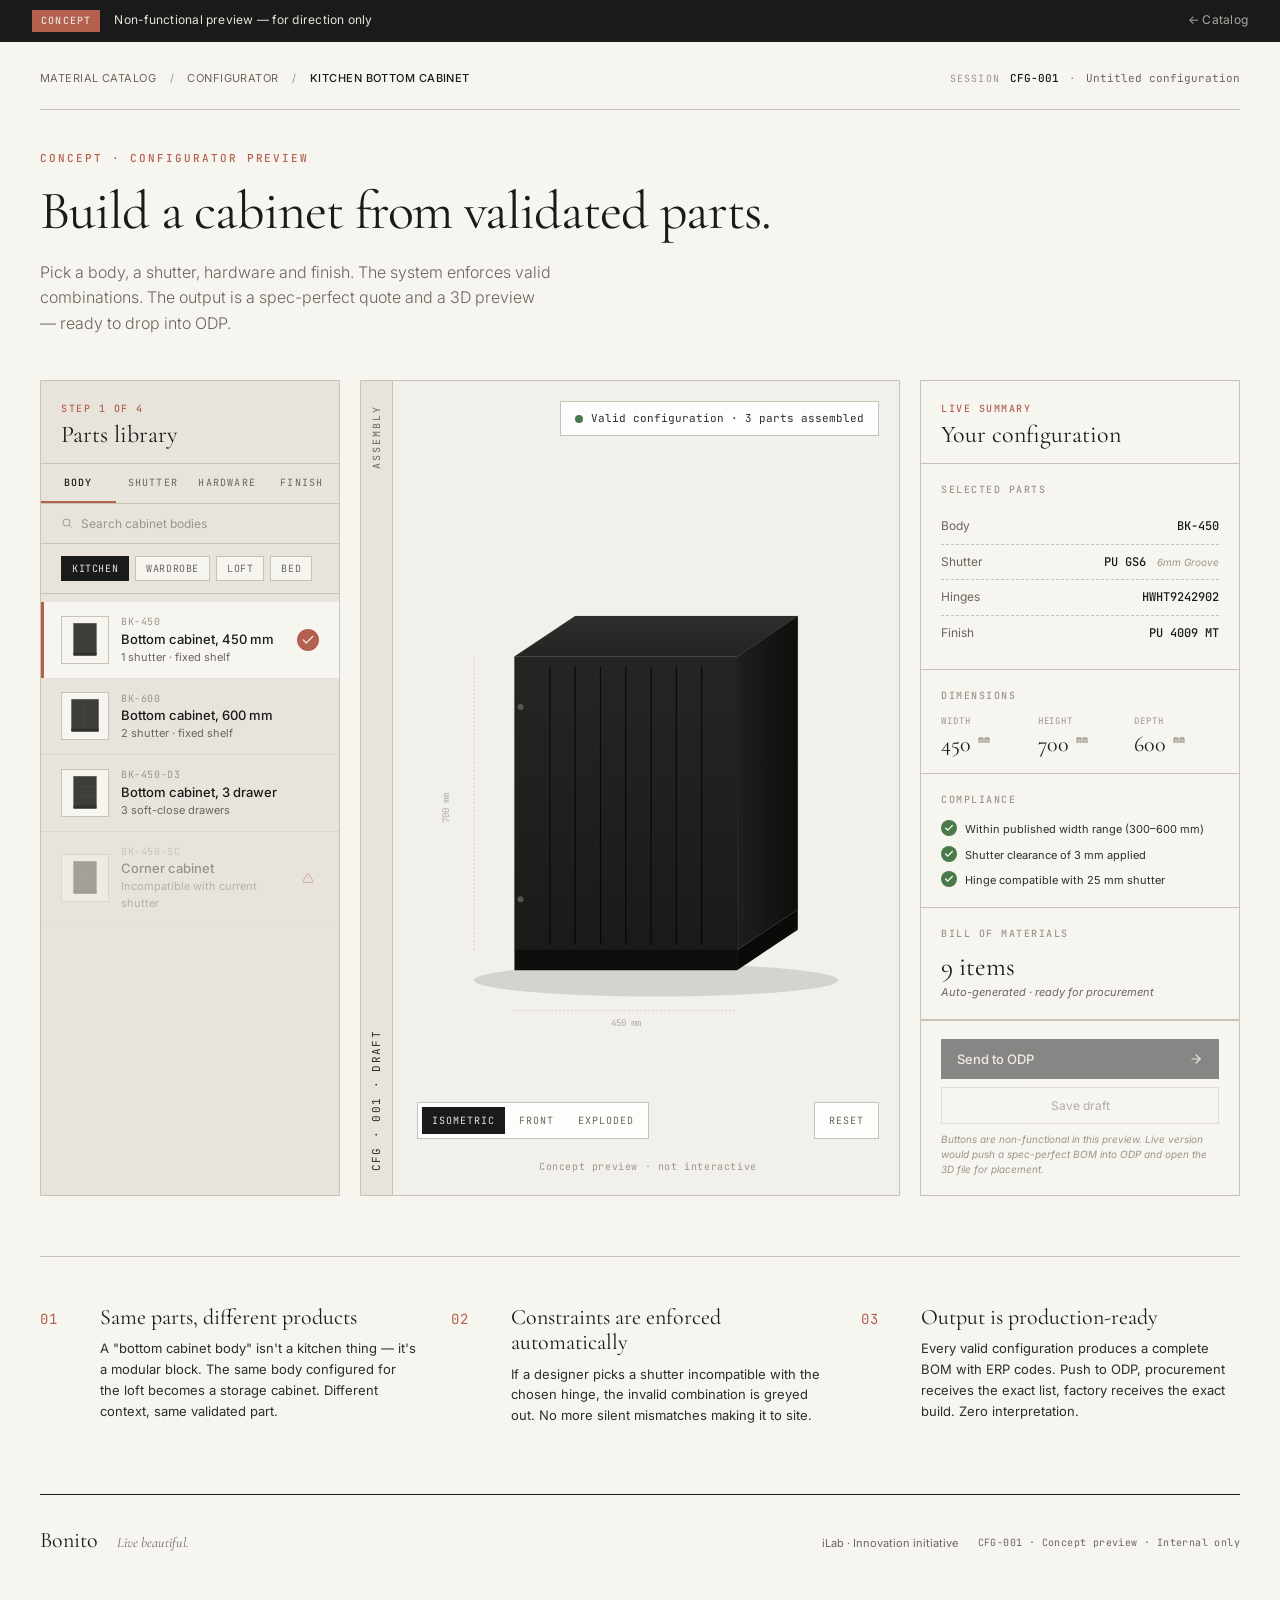
==== index.html @ b43970b5 "Rename configurator.html to index.html" ====
<!DOCTYPE html>
<html lang="en">
<head>
<meta charset="UTF-8">
<meta name="viewport" content="width=device-width, initial-scale=1.0">
<title>Blueprint Configurator · Concept Preview · Bonito</title>
<link rel="preconnect" href="https://fonts.googleapis.com">
<link rel="preconnect" href="https://fonts.gstatic.com" crossorigin>
<link href="https://fonts.googleapis.com/css2?family=Cormorant+Garamond:wght@300;400;500;600&family=Inter:wght@300;400;500;600&family=JetBrains+Mono:wght@400;500&display=swap" rel="stylesheet">
<link rel="stylesheet" href="configurator.css">
</head>
<body>

<div class="concept-banner">
  <span class="banner-pill">CONCEPT</span>
  <span>Non-functional preview — for direction only</span>
  <a href="index.html" class="banner-link">&larr; Catalog</a>
</div>

<main class="page">

  <header class="page-head">
    <nav class="crumbs">
      <a href="index.html">Material catalog</a>
      <span class="sep">/</span>
      <span>Configurator</span>
      <span class="sep">/</span>
      <span class="current">Kitchen bottom cabinet</span>
    </nav>
    <div class="erp-strip">
      <span class="erp-label">SESSION</span>
      <span class="erp-code">CFG-001</span>
      <span class="erp-sep">·</span>
      <span class="erp-finish">Untitled configuration</span>
    </div>
  </header>

  <section class="hero-intro">
    <span class="eyebrow">Concept · configurator preview</span>
    <h1 class="page-title">Build a cabinet from validated parts.</h1>
    <p class="lede">Pick a body, a shutter, hardware and finish. The system enforces valid combinations. The output is a spec-perfect quote and a 3D preview — ready to drop into ODP.</p>
  </section>

  <!-- 3-panel workspace -->
  <section class="workspace">

    <!-- LEFT: Parts library -->
    <aside class="parts-panel">
      <div class="panel-head">
        <span class="panel-eyebrow">Step 1 of 4</span>
        <h2 class="panel-title">Parts library</h2>
      </div>

      <!-- Category tabs -->
      <nav class="cat-tabs">
        <button class="cat-tab active">Body</button>
        <button class="cat-tab">Shutter</button>
        <button class="cat-tab">Hardware</button>
        <button class="cat-tab">Finish</button>
      </nav>

      <!-- Search -->
      <div class="parts-search">
        <svg width="12" height="12" viewBox="0 0 24 24" fill="none" stroke="currentColor" stroke-width="2"><circle cx="11" cy="11" r="7"/><path d="m21 21-4.35-4.35"/></svg>
        <input type="text" placeholder="Search cabinet bodies" value="" disabled>
      </div>

      <!-- Filter chips -->
      <div class="filter-chips">
        <span class="filter-chip active">Kitchen</span>
        <span class="filter-chip">Wardrobe</span>
        <span class="filter-chip">Loft</span>
        <span class="filter-chip">Bed</span>
      </div>

      <!-- Parts list -->
      <div class="parts-list">
        <div class="part-item selected">
          <div class="part-thumb">
            <svg viewBox="0 0 60 80" xmlns="http://www.w3.org/2000/svg">
              <rect x="8" y="8" width="44" height="60" fill="#3D3D3A" stroke="#5F5E5A" stroke-width="0.5"/>
              <rect x="8" y="64" width="44" height="6" fill="#2F2F2D"/>
            </svg>
          </div>
          <div class="part-meta">
            <span class="part-code">BK-450</span>
            <span class="part-name">Bottom cabinet, 450 mm</span>
            <span class="part-hint">1 shutter · fixed shelf</span>
          </div>
          <div class="part-check">
            <svg width="14" height="14" viewBox="0 0 24 24" fill="none" stroke="currentColor" stroke-width="2.4" stroke-linecap="round"><polyline points="20 6 9 17 4 12"/></svg>
          </div>
        </div>

        <div class="part-item">
          <div class="part-thumb">
            <svg viewBox="0 0 60 80" xmlns="http://www.w3.org/2000/svg">
              <rect x="4" y="8" width="52" height="60" fill="#3D3D3A" stroke="#5F5E5A" stroke-width="0.5"/>
              <rect x="4" y="64" width="52" height="6" fill="#2F2F2D"/>
              <line x1="30" y1="8" x2="30" y2="64" stroke="#5F5E5A" stroke-width="0.5"/>
            </svg>
          </div>
          <div class="part-meta">
            <span class="part-code">BK-600</span>
            <span class="part-name">Bottom cabinet, 600 mm</span>
            <span class="part-hint">2 shutter · fixed shelf</span>
          </div>
        </div>

        <div class="part-item">
          <div class="part-thumb">
            <svg viewBox="0 0 60 80" xmlns="http://www.w3.org/2000/svg">
              <rect x="8" y="8" width="44" height="60" fill="#3D3D3A" stroke="#5F5E5A" stroke-width="0.5"/>
              <line x1="8" y1="28" x2="52" y2="28" stroke="#5F5E5A" stroke-width="0.5"/>
              <line x1="8" y1="46" x2="52" y2="46" stroke="#5F5E5A" stroke-width="0.5"/>
              <rect x="8" y="64" width="44" height="6" fill="#2F2F2D"/>
            </svg>
          </div>
          <div class="part-meta">
            <span class="part-code">BK-450-D3</span>
            <span class="part-name">Bottom cabinet, 3 drawer</span>
            <span class="part-hint">3 soft-close drawers</span>
          </div>
        </div>

        <div class="part-item disabled">
          <div class="part-thumb">
            <svg viewBox="0 0 60 80" xmlns="http://www.w3.org/2000/svg">
              <rect x="8" y="8" width="44" height="60" fill="#3D3D3A" stroke="#5F5E5A" stroke-width="0.5"/>
              <rect x="8" y="64" width="44" height="6" fill="#2F2F2D"/>
              <circle cx="30" cy="38" r="8" fill="none" stroke="#5F5E5A" stroke-width="0.5"/>
            </svg>
          </div>
          <div class="part-meta">
            <span class="part-code">BK-450-SC</span>
            <span class="part-name">Corner cabinet</span>
            <span class="part-hint">Incompatible with current shutter</span>
          </div>
          <div class="part-warn">
            <svg width="12" height="12" viewBox="0 0 24 24" fill="none" stroke="currentColor" stroke-width="2"><path d="M12 9v4"/><path d="M12 17h.01"/><path d="M10.29 3.86 1.82 18a2 2 0 0 0 1.71 3h16.94a2 2 0 0 0 1.71-3L13.71 3.86a2 2 0 0 0-3.42 0Z"/></svg>
          </div>
        </div>
      </div>
    </aside>

    <!-- MIDDLE: Assembly viewer -->
    <section class="assembly-panel">
      <div class="assembly-frame">

        <!-- Spec ribbon down the left edge -->
        <aside class="spec-ribbon">
          <span class="ribbon-label">ASSEMBLY</span>
          <span class="ribbon-mono">CFG · 001 · DRAFT</span>
        </aside>

        <!-- Faux 3D isometric SVG representation -->
        <div class="assembly-canvas">
          <svg viewBox="0 0 500 500" xmlns="http://www.w3.org/2000/svg" preserveAspectRatio="xMidYMid meet">
            <defs>
              <linearGradient id="cabinetFront" x1="0" y1="0" x2="0" y2="1">
                <stop offset="0%" stop-color="#252523"/>
                <stop offset="100%" stop-color="#1A1A18"/>
              </linearGradient>
              <linearGradient id="cabinetSide" x1="0" y1="0" x2="1" y2="0">
                <stop offset="0%" stop-color="#1F1F1D"/>
                <stop offset="100%" stop-color="#0D0D0C"/>
              </linearGradient>
              <linearGradient id="cabinetTop" x1="0" y1="0" x2="0" y2="1">
                <stop offset="0%" stop-color="#2E2E2C"/>
                <stop offset="100%" stop-color="#232321"/>
              </linearGradient>
            </defs>

            <!-- Floor shadow -->
            <ellipse cx="260" cy="440" rx="180" ry="16" fill="#000" opacity="0.12"/>

            <!-- Cabinet body (isometric) -->
            <!-- Top face -->
            <polygon points="120,120 340,120 400,80 180,80" fill="url(#cabinetTop)" stroke="#000" stroke-width="0.5" stroke-opacity="0.2"/>
            <!-- Front face -->
            <polygon points="120,120 340,120 340,410 120,410" fill="url(#cabinetFront)" stroke="#000" stroke-width="0.5" stroke-opacity="0.3"/>
            <!-- Right side -->
            <polygon points="340,120 400,80 400,370 340,410" fill="url(#cabinetSide)" stroke="#000" stroke-width="0.5" stroke-opacity="0.3"/>

            <!-- Groove pattern on front (6mm grooves) -->
            <g opacity="0.75">
              <line x1="155" y1="130" x2="155" y2="405" stroke="#000" stroke-width="1.2"/>
              <line x1="180" y1="130" x2="180" y2="405" stroke="#000" stroke-width="1.2"/>
              <line x1="205" y1="130" x2="205" y2="405" stroke="#000" stroke-width="1.2"/>
              <line x1="230" y1="130" x2="230" y2="405" stroke="#000" stroke-width="1.2"/>
              <line x1="255" y1="130" x2="255" y2="405" stroke="#000" stroke-width="1.2"/>
              <line x1="280" y1="130" x2="280" y2="405" stroke="#000" stroke-width="1.2"/>
              <line x1="305" y1="130" x2="305" y2="405" stroke="#000" stroke-width="1.2"/>
            </g>

            <!-- Skirting -->
            <polygon points="120,410 340,410 340,430 120,430" fill="#0D0D0C"/>
            <polygon points="340,410 400,370 400,390 340,430" fill="#0A0A09"/>

            <!-- Hinge suggestions on left edge -->
            <circle cx="126" cy="170" r="3" fill="#7A7A75" opacity="0.6"/>
            <circle cx="126" cy="360" r="3" fill="#7A7A75" opacity="0.6"/>

            <!-- Dimension callouts (subtle) -->
            <g opacity="0.5" font-family="JetBrains Mono, monospace" font-size="9" fill="#6B665D">
              <line x1="80" y1="120" x2="80" y2="410" stroke="#B3614E" stroke-width="0.5" stroke-dasharray="2 2"/>
              <text x="55" y="270" text-anchor="middle" transform="rotate(-90 55 270)">700 mm</text>

              <line x1="120" y1="470" x2="340" y2="470" stroke="#B3614E" stroke-width="0.5" stroke-dasharray="2 2"/>
              <text x="230" y="485" text-anchor="middle">450 mm</text>
            </g>
          </svg>
        </div>

        <!-- View controls -->
        <div class="assembly-controls">
          <div class="control-group">
            <button class="view-btn active">Isometric</button>
            <button class="view-btn">Front</button>
            <button class="view-btn">Exploded</button>
          </div>
          <div class="control-group right">
            <button class="util-btn">Reset</button>
          </div>
        </div>

        <div class="assembly-status">
          <span class="status-dot valid"></span>
          <span class="status-text">Valid configuration · 3 parts assembled</span>
        </div>

        <div class="assembly-hint">
          Concept preview · not interactive
        </div>
      </div>
    </section>

    <!-- RIGHT: Live spec summary -->
    <aside class="summary-panel">
      <div class="panel-head">
        <span class="panel-eyebrow">Live summary</span>
        <h2 class="panel-title">Your configuration</h2>
      </div>

      <!-- Selected parts -->
      <div class="config-block">
        <div class="block-title">Selected parts</div>
        <div class="config-row">
          <div class="row-label">Body</div>
          <div class="row-val">BK-450</div>
        </div>
        <div class="config-row">
          <div class="row-label">Shutter</div>
          <div class="row-val">PU GS6 <span class="row-sub">6mm Groove</span></div>
        </div>
        <div class="config-row">
          <div class="row-label">Hinges</div>
          <div class="row-val">HWHT9242902</div>
        </div>
        <div class="config-row">
          <div class="row-label">Finish</div>
          <div class="row-val">PU 4009 MT</div>
        </div>
      </div>

      <!-- Dimensions -->
      <div class="config-block">
        <div class="block-title">Dimensions</div>
        <div class="dim-grid">
          <div class="dim-cell">
            <span class="dim-label">Width</span>
            <span class="dim-val">450 <span class="dim-unit">mm</span></span>
          </div>
          <div class="dim-cell">
            <span class="dim-label">Height</span>
            <span class="dim-val">700 <span class="dim-unit">mm</span></span>
          </div>
          <div class="dim-cell">
            <span class="dim-label">Depth</span>
            <span class="dim-val">600 <span class="dim-unit">mm</span></span>
          </div>
        </div>
      </div>

      <!-- Compliance -->
      <div class="config-block">
        <div class="block-title">Compliance</div>
        <div class="compliance-list">
          <div class="compliance-item ok">
            <div class="c-icon">
              <svg width="10" height="10" viewBox="0 0 24 24" fill="none" stroke="currentColor" stroke-width="3" stroke-linecap="round"><polyline points="20 6 9 17 4 12"/></svg>
            </div>
            <div class="c-text">Within published width range (300–600 mm)</div>
          </div>
          <div class="compliance-item ok">
            <div class="c-icon">
              <svg width="10" height="10" viewBox="0 0 24 24" fill="none" stroke="currentColor" stroke-width="3" stroke-linecap="round"><polyline points="20 6 9 17 4 12"/></svg>
            </div>
            <div class="c-text">Shutter clearance of 3 mm applied</div>
          </div>
          <div class="compliance-item ok">
            <div class="c-icon">
              <svg width="10" height="10" viewBox="0 0 24 24" fill="none" stroke="currentColor" stroke-width="3" stroke-linecap="round"><polyline points="20 6 9 17 4 12"/></svg>
            </div>
            <div class="c-text">Hinge compatible with 25 mm shutter</div>
          </div>
        </div>
      </div>

      <!-- BOM count -->
      <div class="config-block">
        <div class="block-title">Bill of materials</div>
        <div class="bom-summary">
          <span class="bom-count">9 items</span>
          <span class="bom-hint">Auto-generated · ready for procurement</span>
        </div>
      </div>

      <!-- Actions -->
      <div class="config-actions">
        <button class="action-primary" disabled>
          <span>Send to ODP</span>
          <svg width="14" height="14" viewBox="0 0 24 24" fill="none" stroke="currentColor" stroke-width="2" stroke-linecap="round"><path d="M5 12h14"/><path d="m12 5 7 7-7 7"/></svg>
        </button>
        <button class="action-secondary" disabled>Save draft</button>
      </div>

      <p class="concept-note">
        Buttons are non-functional in this preview. Live version would push a spec-perfect BOM into ODP and open the 3D file for placement.
      </p>
    </aside>

  </section>

  <!-- Explanation strip -->
  <section class="explain-strip">
    <div class="explain-item">
      <div class="explain-num">01</div>
      <div class="explain-body">
        <h3 class="explain-title">Same parts, different products</h3>
        <p class="explain-text">A "bottom cabinet body" isn't a kitchen thing — it's a modular block. The same body configured for the loft becomes a storage cabinet. Different context, same validated part.</p>
      </div>
    </div>

    <div class="explain-item">
      <div class="explain-num">02</div>
      <div class="explain-body">
        <h3 class="explain-title">Constraints are enforced automatically</h3>
        <p class="explain-text">If a designer picks a shutter incompatible with the chosen hinge, the invalid combination is greyed out. No more silent mismatches making it to site.</p>
      </div>
    </div>

    <div class="explain-item">
      <div class="explain-num">03</div>
      <div class="explain-body">
        <h3 class="explain-title">Output is production-ready</h3>
        <p class="explain-text">Every valid configuration produces a complete BOM with ERP codes. Push to ODP, procurement receives the exact list, factory receives the exact build. Zero interpretation.</p>
      </div>
    </div>
  </section>

  <footer class="page-foot">
    <div class="foot-left">
      <span class="foot-brand">Bonito</span>
      <span class="foot-tag">Live beautiful.</span>
    </div>
    <div class="foot-right">
      <span>iLab · Innovation initiative</span>
      <span class="foot-mono">CFG-001 · Concept preview · Internal only</span>
    </div>
  </footer>

</main>

</body>
</html>
---- configurator.css ----
/* Configurator concept mockup — matches PU cabinet page design system */

:root {
  --ink: #1A1A1A;
  --ink-soft: #2D2D2C;
  --bone: #E8E4DC;
  --bone-deep: #D9D5CC;
  --paper: #F7F5F0;
  --clay: #B3614E;
  --clay-soft: #C9826F;
  --line: #C8C3B7;
  --text: #2D2D2C;
  --text-soft: #6B665D;
  --text-mute: #9B968B;

  --success: #4A7A4B;
  --warn:    #B3614E;

  --display: 'Cormorant Garamond', Georgia, serif;
  --body:    'Inter', -apple-system, system-ui, sans-serif;
  --mono:    'JetBrains Mono', 'SF Mono', Consolas, monospace;
}

* { box-sizing: border-box; margin: 0; padding: 0; }

body {
  background: var(--paper);
  color: var(--text);
  font-family: var(--body);
  font-size: 14px;
  line-height: 1.55;
  font-weight: 400;
  -webkit-font-smoothing: antialiased;
  -moz-osx-font-smoothing: grayscale;
}

/* Concept banner */
.concept-banner {
  background: var(--ink);
  color: var(--bone);
  padding: 10px 32px;
  font-size: 12px;
  display: flex;
  align-items: center;
  gap: 14px;
  letter-spacing: 0.02em;
}
.banner-pill {
  background: var(--clay);
  color: var(--bone);
  padding: 3px 9px;
  font-family: var(--mono);
  font-size: 10px;
  font-weight: 500;
  letter-spacing: 0.12em;
}
.banner-link {
  margin-left: auto;
  color: var(--bone);
  text-decoration: none;
  font-size: 12px;
  opacity: 0.7;
}
.banner-link:hover { opacity: 1; }

.page {
  max-width: 1400px;
  margin: 0 auto;
  padding: 28px 40px 56px;
}

/* Header */
.page-head {
  display: flex;
  justify-content: space-between;
  align-items: baseline;
  padding-bottom: 22px;
  border-bottom: 1px solid var(--line);
  margin-bottom: 40px;
}
.crumbs {
  font-size: 11px;
  color: var(--text-soft);
  letter-spacing: 0.04em;
  text-transform: uppercase;
}
.crumbs a { color: var(--text-soft); text-decoration: none; }
.crumbs a:hover { color: var(--ink); }
.crumbs .sep { margin: 0 10px; color: var(--text-mute); }
.crumbs .current { color: var(--ink); font-weight: 500; }

.erp-strip {
  display: flex;
  align-items: baseline;
  gap: 10px;
  font-family: var(--mono);
  font-size: 11px;
}
.erp-label {
  color: var(--text-mute);
  letter-spacing: 0.12em;
  font-size: 10px;
}
.erp-code { color: var(--ink); font-weight: 500; }
.erp-sep { color: var(--text-mute); }
.erp-finish { color: var(--text-soft); }

/* Hero intro */
.hero-intro {
  margin-bottom: 44px;
  max-width: 780px;
}
.eyebrow {
  display: block;
  font-family: var(--mono);
  font-size: 11px;
  letter-spacing: 0.18em;
  color: var(--clay);
  text-transform: uppercase;
  margin-bottom: 18px;
  font-weight: 500;
}
.page-title {
  font-family: var(--display);
  font-weight: 400;
  font-size: clamp(38px, 4.4vw, 54px);
  line-height: 0.98;
  letter-spacing: -0.02em;
  color: var(--ink);
  margin-bottom: 22px;
}
.lede {
  font-size: 16px;
  line-height: 1.6;
  color: var(--text-soft);
  font-weight: 300;
  max-width: 32em;
}

/* ============ WORKSPACE (3 panels) ============ */
.workspace {
  display: grid;
  grid-template-columns: 300px 1fr 320px;
  gap: 20px;
  min-height: 640px;
  margin-bottom: 60px;
}

/* Panel head */
.panel-head {
  padding: 20px 20px 16px;
  border-bottom: 1px solid var(--line);
}
.panel-eyebrow {
  font-family: var(--mono);
  font-size: 10px;
  letter-spacing: 0.15em;
  color: var(--clay);
  text-transform: uppercase;
  margin-bottom: 6px;
  display: block;
  font-weight: 500;
}
.panel-title {
  font-family: var(--display);
  font-size: 24px;
  color: var(--ink);
  font-weight: 400;
  line-height: 1;
}

/* LEFT: Parts panel */
.parts-panel {
  background: var(--bone);
  border: 1px solid var(--line);
  display: flex;
  flex-direction: column;
}

.cat-tabs {
  display: flex;
  border-bottom: 1px solid var(--line);
}
.cat-tab {
  flex: 1;
  background: transparent;
  border: none;
  padding: 12px 6px;
  font-family: var(--mono);
  font-size: 10px;
  letter-spacing: 0.12em;
  text-transform: uppercase;
  color: var(--text-soft);
  cursor: pointer;
  transition: all 0.15s;
  border-bottom: 2px solid transparent;
}
.cat-tab:hover { color: var(--ink); }
.cat-tab.active {
  color: var(--ink);
  border-bottom-color: var(--clay);
  font-weight: 500;
}

.parts-search {
  display: flex;
  align-items: center;
  gap: 8px;
  padding: 12px 20px;
  border-bottom: 1px solid var(--line);
  color: var(--text-mute);
}
.parts-search input {
  flex: 1;
  border: none;
  background: transparent;
  font-family: var(--body);
  font-size: 12px;
  color: var(--text);
  outline: none;
}
.parts-search input::placeholder { color: var(--text-mute); }

.filter-chips {
  display: flex;
  gap: 6px;
  padding: 12px 20px;
  border-bottom: 1px solid var(--line);
  flex-wrap: wrap;
}
.filter-chip {
  font-family: var(--mono);
  font-size: 10px;
  letter-spacing: 0.06em;
  padding: 4px 10px;
  background: var(--paper);
  border: 1px solid var(--line);
  color: var(--text-soft);
  cursor: pointer;
  text-transform: uppercase;
  transition: all 0.15s;
}
.filter-chip:hover { border-color: var(--ink); color: var(--ink); }
.filter-chip.active {
  background: var(--ink);
  color: var(--bone);
  border-color: var(--ink);
}

.parts-list {
  flex: 1;
  overflow-y: auto;
  padding: 8px 0;
}

.part-item {
  display: grid;
  grid-template-columns: 48px 1fr auto;
  gap: 12px;
  align-items: center;
  padding: 12px 20px;
  cursor: pointer;
  transition: background 0.15s;
  border-bottom: 1px solid rgba(200, 195, 183, 0.4);
}
.part-item:hover { background: var(--paper); }
.part-item.selected {
  background: var(--paper);
  box-shadow: inset 3px 0 0 var(--clay);
}
.part-item.disabled { opacity: 0.4; cursor: not-allowed; }
.part-item.disabled:hover { background: transparent; }

.part-thumb {
  width: 48px;
  height: 48px;
  background: var(--paper);
  border: 1px solid var(--line);
  display: flex;
  align-items: center;
  justify-content: center;
}
.part-thumb svg { width: 32px; height: 42px; }

.part-meta {
  display: flex;
  flex-direction: column;
  gap: 1px;
  min-width: 0;
}
.part-code {
  font-family: var(--mono);
  font-size: 10px;
  color: var(--text-mute);
  letter-spacing: 0.06em;
}
.part-name {
  font-size: 13px;
  color: var(--ink);
  font-weight: 500;
  line-height: 1.3;
}
.part-hint {
  font-size: 11px;
  color: var(--text-soft);
}

.part-check {
  width: 22px;
  height: 22px;
  background: var(--clay);
  color: var(--bone);
  border-radius: 50%;
  display: flex;
  align-items: center;
  justify-content: center;
}
.part-warn {
  width: 22px;
  height: 22px;
  color: var(--warn);
  display: flex;
  align-items: center;
  justify-content: center;
}

/* MIDDLE: Assembly panel */
.assembly-panel {
  position: relative;
}
.assembly-frame {
  position: relative;
  background: #F2F0EA;
  border: 1px solid var(--line);
  width: 100%;
  height: 100%;
  min-height: 640px;
  overflow: hidden;
}

.spec-ribbon {
  position: absolute;
  left: 0;
  top: 0;
  bottom: 0;
  width: 32px;
  background: var(--bone);
  display: flex;
  flex-direction: column;
  align-items: center;
  justify-content: space-between;
  padding: 24px 0;
  border-right: 1px solid var(--line);
  pointer-events: none;
  z-index: 3;
}
.ribbon-label, .ribbon-mono {
  writing-mode: vertical-rl;
  transform: rotate(180deg);
  font-family: var(--mono);
  font-size: 10px;
  color: var(--text-soft);
  letter-spacing: 0.2em;
}
.ribbon-mono {
  font-size: 11px;
  color: var(--text);
  letter-spacing: 0.12em;
}

.assembly-canvas {
  position: absolute;
  inset: 0;
  padding-left: 32px;
  display: flex;
  align-items: center;
  justify-content: center;
}
.assembly-canvas svg {
  max-width: 100%;
  max-height: 100%;
  width: auto;
}

.assembly-controls {
  position: absolute;
  bottom: 56px;
  left: 56px;
  right: 20px;
  display: flex;
  justify-content: space-between;
  align-items: center;
  z-index: 2;
}
.control-group {
  display: flex;
  gap: 4px;
  background: rgba(255, 255, 255, 0.85);
  backdrop-filter: blur(8px);
  -webkit-backdrop-filter: blur(8px);
  padding: 4px;
  border: 1px solid var(--line);
}
.view-btn, .util-btn {
  background: transparent;
  border: none;
  color: var(--text-soft);
  font-family: var(--mono);
  font-size: 10px;
  letter-spacing: 0.1em;
  padding: 7px 10px;
  cursor: pointer;
  text-transform: uppercase;
}
.view-btn:hover, .util-btn:hover { color: var(--ink); }
.view-btn.active {
  background: var(--ink);
  color: var(--bone);
}

.assembly-status {
  position: absolute;
  top: 20px;
  right: 20px;
  display: flex;
  align-items: center;
  gap: 8px;
  background: rgba(255, 255, 255, 0.9);
  padding: 8px 14px;
  border: 1px solid var(--line);
  font-family: var(--mono);
  font-size: 11px;
  color: var(--text);
}
.status-dot {
  width: 8px;
  height: 8px;
  border-radius: 50%;
  background: var(--success);
}

.assembly-hint {
  position: absolute;
  bottom: 20px;
  left: 56px;
  right: 20px;
  font-family: var(--mono);
  font-size: 10px;
  color: var(--text-mute);
  letter-spacing: 0.06em;
  text-align: center;
  pointer-events: none;
}

/* RIGHT: Summary panel */
.summary-panel {
  background: var(--paper);
  border: 1px solid var(--line);
  display: flex;
  flex-direction: column;
  overflow-y: auto;
}

.config-block {
  padding: 18px 20px;
  border-bottom: 1px solid var(--line);
}
.config-block:last-of-type { border-bottom: none; }

.block-title {
  font-family: var(--mono);
  font-size: 10px;
  letter-spacing: 0.15em;
  text-transform: uppercase;
  color: var(--text-mute);
  margin-bottom: 12px;
  font-weight: 500;
}

.config-row {
  display: flex;
  justify-content: space-between;
  align-items: baseline;
  padding: 8px 0;
  border-bottom: 1px dashed var(--line);
}
.config-row:last-child { border-bottom: none; }
.row-label {
  font-size: 12px;
  color: var(--text-soft);
}
.row-val {
  font-family: var(--mono);
  font-size: 12px;
  color: var(--ink);
  font-weight: 500;
  text-align: right;
}
.row-sub {
  font-family: var(--body);
  font-size: 10px;
  color: var(--text-mute);
  font-weight: 400;
  margin-left: 4px;
  font-style: italic;
}

.dim-grid {
  display: grid;
  grid-template-columns: repeat(3, 1fr);
  gap: 12px;
}
.dim-cell {
  display: flex;
  flex-direction: column;
  gap: 4px;
}
.dim-label {
  font-family: var(--mono);
  font-size: 9px;
  letter-spacing: 0.1em;
  text-transform: uppercase;
  color: var(--text-mute);
}
.dim-val {
  font-family: var(--display);
  font-size: 22px;
  color: var(--ink);
  line-height: 1;
}
.dim-unit {
  font-family: var(--mono);
  font-size: 10px;
  color: var(--text-soft);
  vertical-align: super;
  margin-left: 2px;
}

.compliance-list {
  display: flex;
  flex-direction: column;
  gap: 8px;
}
.compliance-item {
  display: grid;
  grid-template-columns: 16px 1fr;
  gap: 8px;
  align-items: baseline;
}
.c-icon {
  width: 16px;
  height: 16px;
  background: var(--success);
  color: white;
  border-radius: 50%;
  display: flex;
  align-items: center;
  justify-content: center;
}
.c-text {
  font-size: 11px;
  line-height: 1.45;
  color: var(--text);
}

.bom-summary {
  display: flex;
  flex-direction: column;
  gap: 4px;
}
.bom-count {
  font-family: var(--display);
  font-size: 26px;
  color: var(--ink);
  line-height: 1;
}
.bom-hint {
  font-size: 11px;
  color: var(--text-soft);
  font-style: italic;
}

.config-actions {
  padding: 18px 20px 8px;
  display: flex;
  flex-direction: column;
  gap: 8px;
  border-top: 1px solid var(--line);
}
.action-primary {
  background: var(--ink);
  color: var(--bone);
  border: none;
  padding: 12px 16px;
  font-family: var(--body);
  font-size: 13px;
  font-weight: 500;
  cursor: pointer;
  display: flex;
  align-items: center;
  justify-content: space-between;
  transition: all 0.15s;
}
.action-primary:hover:not(:disabled) { background: var(--ink-soft); }
.action-primary:disabled { opacity: 0.5; cursor: not-allowed; }
.action-secondary {
  background: transparent;
  color: var(--text-soft);
  border: 1px solid var(--line);
  padding: 10px 16px;
  font-family: var(--body);
  font-size: 12px;
  cursor: pointer;
}
.action-secondary:hover:not(:disabled) { color: var(--ink); border-color: var(--ink); }
.action-secondary:disabled { opacity: 0.5; cursor: not-allowed; }

.concept-note {
  padding: 0 20px 18px;
  font-size: 10px;
  color: var(--text-mute);
  font-style: italic;
  line-height: 1.5;
}

/* ============ EXPLAIN STRIP ============ */
.explain-strip {
  display: grid;
  grid-template-columns: repeat(3, 1fr);
  gap: 32px;
  padding: 48px 0;
  border-top: 1px solid var(--line);
}
.explain-item {
  display: grid;
  grid-template-columns: 44px 1fr;
  gap: 16px;
}
.explain-num {
  font-family: var(--mono);
  font-size: 14px;
  color: var(--clay);
  letter-spacing: 0.08em;
  padding-top: 4px;
}
.explain-title {
  font-family: var(--display);
  font-size: 22px;
  color: var(--ink);
  font-weight: 400;
  line-height: 1.15;
  margin-bottom: 8px;
}
.explain-text {
  font-size: 13px;
  line-height: 1.6;
  color: var(--text);
}

/* ============ FOOTER ============ */
.page-foot {
  display: flex;
  justify-content: space-between;
  align-items: baseline;
  padding-top: 28px;
  margin-top: 20px;
  border-top: 1px solid var(--ink);
  font-size: 11px;
}
.foot-brand {
  font-family: var(--display);
  font-size: 22px;
  color: var(--ink);
  margin-right: 16px;
}
.foot-tag {
  font-family: var(--display);
  font-size: 14px;
  font-style: italic;
  color: var(--text-soft);
}
.foot-right {
  display: flex;
  gap: 20px;
  color: var(--text-soft);
}
.foot-mono {
  font-family: var(--mono);
  font-size: 10px;
  letter-spacing: 0.04em;
}

/* ============ RESPONSIVE ============ */
@media (max-width: 1200px) {
  .workspace {
    grid-template-columns: 260px 1fr 280px;
  }
}

@media (max-width: 1000px) {
  .workspace {
    grid-template-columns: 1fr;
  }
  .parts-panel, .summary-panel {
    max-height: 400px;
  }
  .explain-strip {
    grid-template-columns: 1fr;
    gap: 20px;
  }
}

@media (max-width: 640px) {
  .page { padding: 16px 20px 40px; }
  .concept-banner { padding: 8px 20px; flex-wrap: wrap; }
  .page-head { flex-direction: column; align-items: flex-start; gap: 12px; }
  .page-title { font-size: 34px; }
}
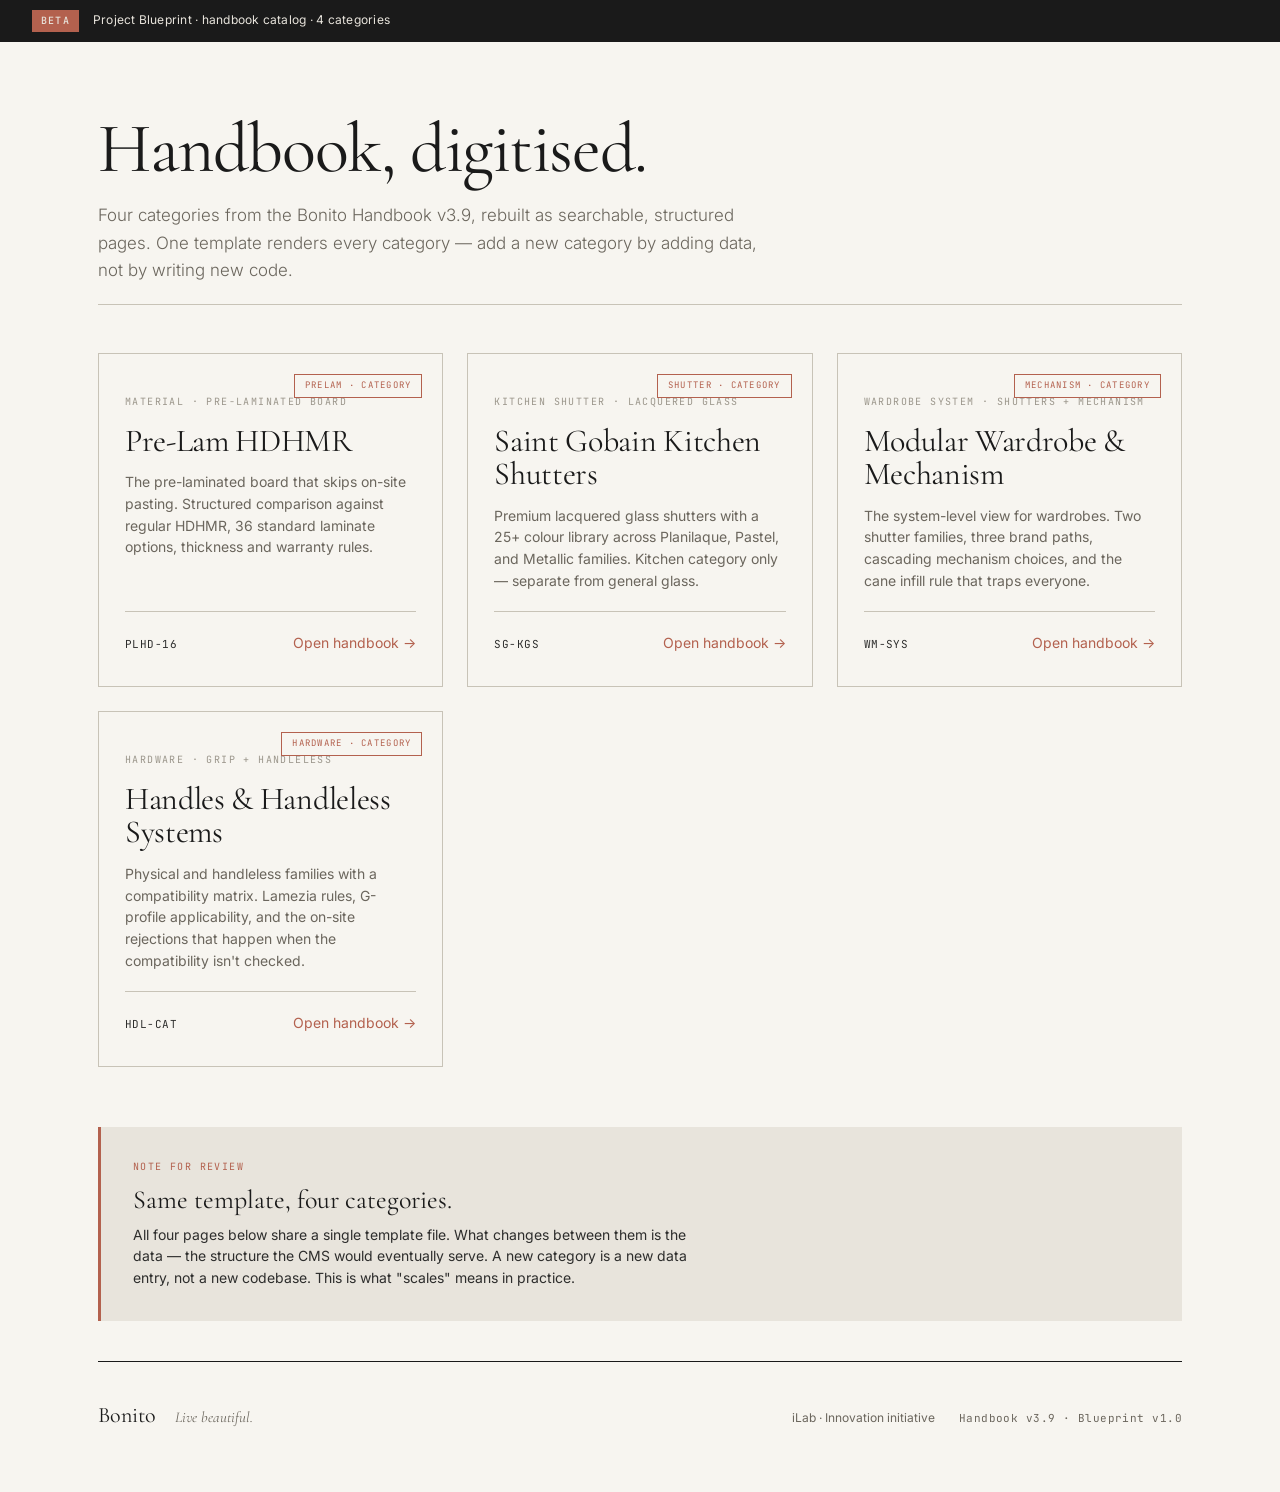
==== commit 58ddcff7: "Add files via upload" ====
--- a/index.html
+++ b/index.html
@@ -3,360 +3,167 @@
 <head>
 <meta charset="UTF-8">
 <meta name="viewport" content="width=device-width, initial-scale=1.0">
-<title>Blueprint Configurator · Concept Preview · Bonito</title>
+<title>Bonito Handbook · Category catalog</title>
 <link rel="preconnect" href="https://fonts.googleapis.com">
 <link rel="preconnect" href="https://fonts.gstatic.com" crossorigin>
 <link href="https://fonts.googleapis.com/css2?family=Cormorant+Garamond:wght@300;400;500;600&family=Inter:wght@300;400;500;600&family=JetBrains+Mono:wght@400;500&display=swap" rel="stylesheet">
-<link rel="stylesheet" href="configurator.css">
+<link rel="stylesheet" href="category.css">
+<style>
+/* Index-specific styling — catalog grid */
+.catalog-intro {
+  padding: 40px 0 20px;
+  border-bottom: 1px solid var(--line);
+  margin-bottom: 48px;
+}
+.catalog-title {
+  font-family: var(--display);
+  font-size: clamp(48px, 5.5vw, 72px);
+  color: var(--ink);
+  font-weight: 400;
+  line-height: 0.98;
+  letter-spacing: -0.02em;
+  margin-bottom: 20px;
+}
+.catalog-lede {
+  font-size: 17px;
+  color: var(--text-soft);
+  font-weight: 300;
+  max-width: 40em;
+  line-height: 1.6;
+}
+.catalog-grid {
+  display: grid;
+  grid-template-columns: repeat(auto-fit, minmax(320px, 1fr));
+  gap: 24px;
+  margin-bottom: 60px;
+}
+.cat-card {
+  background: var(--paper);
+  border: 1px solid var(--line);
+  padding: 28px 26px 32px;
+  cursor: pointer;
+  transition: all 0.2s;
+  text-decoration: none;
+  color: inherit;
+  display: flex;
+  flex-direction: column;
+  min-height: 320px;
+  position: relative;
+}
+.cat-card:hover {
+  border-color: var(--ink);
+  transform: translateY(-2px);
+  box-shadow: 0 6px 24px rgba(26,26,26,0.08);
+}
+.cat-tag {
+  position: absolute;
+  top: 20px;
+  right: 20px;
+  font-family: var(--mono);
+  font-size: 9px;
+  letter-spacing: 0.14em;
+  text-transform: uppercase;
+  color: var(--clay);
+  padding: 4px 10px;
+  border: 1px solid var(--clay);
+}
+.cat-eyebrow {
+  font-family: var(--mono);
+  font-size: 10px;
+  letter-spacing: 0.14em;
+  color: var(--text-mute);
+  text-transform: uppercase;
+  margin-bottom: 14px;
+  margin-top: 12px;
+}
+.cat-name {
+  font-family: var(--display);
+  font-size: 32px;
+  color: var(--ink);
+  font-weight: 400;
+  line-height: 1.05;
+  letter-spacing: -0.01em;
+  margin-bottom: 14px;
+}
+.cat-desc {
+  font-size: 14px;
+  color: var(--text-soft);
+  line-height: 1.55;
+  margin-bottom: 20px;
+  flex: 1;
+}
+.cat-meta {
+  display: flex;
+  justify-content: space-between;
+  align-items: baseline;
+  padding-top: 20px;
+  border-top: 1px solid var(--line);
+}
+.cat-erp {
+  font-family: var(--mono);
+  font-size: 11px;
+  color: var(--text);
+  letter-spacing: 0.04em;
+}
+.cat-arrow {
+  font-family: var(--body);
+  font-size: 14px;
+  color: var(--clay);
+  transition: transform 0.15s;
+}
+.cat-card:hover .cat-arrow { transform: translateX(4px); }
+
+.cta-strip {
+  background: var(--bone);
+  border-left: 3px solid var(--clay);
+  padding: 32px 32px;
+  margin-bottom: 40px;
+}
+.cta-eyebrow {
+  font-family: var(--mono);
+  font-size: 10px;
+  letter-spacing: 0.14em;
+  color: var(--clay);
+  text-transform: uppercase;
+  margin-bottom: 10px;
+}
+.cta-title {
+  font-family: var(--display);
+  font-size: 26px;
+  color: var(--ink);
+  font-weight: 400;
+  margin-bottom: 8px;
+  line-height: 1.2;
+}
+.cta-body {
+  font-size: 14px;
+  color: var(--text);
+  line-height: 1.55;
+  max-width: 40em;
+}
+</style>
 </head>
 <body>
 
-<div class="concept-banner">
-  <span class="banner-pill">CONCEPT</span>
-  <span>Non-functional preview — for direction only</span>
-  <a href="index.html" class="banner-link">&larr; Catalog</a>
+<div class="beta-banner">
+  <span class="banner-pill">BETA</span>
+  <span>Project Blueprint · handbook catalog · 4 categories</span>
 </div>
 
 <main class="page">
-
-  <header class="page-head">
-    <nav class="crumbs">
-      <a href="index.html">Material catalog</a>
-      <span class="sep">/</span>
-      <span>Configurator</span>
-      <span class="sep">/</span>
-      <span class="current">Kitchen bottom cabinet</span>
-    </nav>
-    <div class="erp-strip">
-      <span class="erp-label">SESSION</span>
-      <span class="erp-code">CFG-001</span>
-      <span class="erp-sep">·</span>
-      <span class="erp-finish">Untitled configuration</span>
-    </div>
-  </header>
-
-  <section class="hero-intro">
-    <span class="eyebrow">Concept · configurator preview</span>
-    <h1 class="page-title">Build a cabinet from validated parts.</h1>
-    <p class="lede">Pick a body, a shutter, hardware and finish. The system enforces valid combinations. The output is a spec-perfect quote and a 3D preview — ready to drop into ODP.</p>
+  <section class="catalog-intro">
+    <h1 class="catalog-title">Handbook, digitised.</h1>
+    <p class="catalog-lede">Four categories from the Bonito Handbook v3.9, rebuilt as searchable, structured pages. One template renders every category — add a new category by adding data, not by writing new code.</p>
   </section>
 
-  <!-- 3-panel workspace -->
-  <section class="workspace">
-
-    <!-- LEFT: Parts library -->
-    <aside class="parts-panel">
-      <div class="panel-head">
-        <span class="panel-eyebrow">Step 1 of 4</span>
-        <h2 class="panel-title">Parts library</h2>
-      </div>
-
-      <!-- Category tabs -->
-      <nav class="cat-tabs">
-        <button class="cat-tab active">Body</button>
-        <button class="cat-tab">Shutter</button>
-        <button class="cat-tab">Hardware</button>
-        <button class="cat-tab">Finish</button>
-      </nav>
-
-      <!-- Search -->
-      <div class="parts-search">
-        <svg width="12" height="12" viewBox="0 0 24 24" fill="none" stroke="currentColor" stroke-width="2"><circle cx="11" cy="11" r="7"/><path d="m21 21-4.35-4.35"/></svg>
-        <input type="text" placeholder="Search cabinet bodies" value="" disabled>
-      </div>
-
-      <!-- Filter chips -->
-      <div class="filter-chips">
-        <span class="filter-chip active">Kitchen</span>
-        <span class="filter-chip">Wardrobe</span>
-        <span class="filter-chip">Loft</span>
-        <span class="filter-chip">Bed</span>
-      </div>
-
-      <!-- Parts list -->
-      <div class="parts-list">
-        <div class="part-item selected">
-          <div class="part-thumb">
-            <svg viewBox="0 0 60 80" xmlns="http://www.w3.org/2000/svg">
-              <rect x="8" y="8" width="44" height="60" fill="#3D3D3A" stroke="#5F5E5A" stroke-width="0.5"/>
-              <rect x="8" y="64" width="44" height="6" fill="#2F2F2D"/>
-            </svg>
-          </div>
-          <div class="part-meta">
-            <span class="part-code">BK-450</span>
-            <span class="part-name">Bottom cabinet, 450 mm</span>
-            <span class="part-hint">1 shutter · fixed shelf</span>
-          </div>
-          <div class="part-check">
-            <svg width="14" height="14" viewBox="0 0 24 24" fill="none" stroke="currentColor" stroke-width="2.4" stroke-linecap="round"><polyline points="20 6 9 17 4 12"/></svg>
-          </div>
-        </div>
-
-        <div class="part-item">
-          <div class="part-thumb">
-            <svg viewBox="0 0 60 80" xmlns="http://www.w3.org/2000/svg">
-              <rect x="4" y="8" width="52" height="60" fill="#3D3D3A" stroke="#5F5E5A" stroke-width="0.5"/>
-              <rect x="4" y="64" width="52" height="6" fill="#2F2F2D"/>
-              <line x1="30" y1="8" x2="30" y2="64" stroke="#5F5E5A" stroke-width="0.5"/>
-            </svg>
-          </div>
-          <div class="part-meta">
-            <span class="part-code">BK-600</span>
-            <span class="part-name">Bottom cabinet, 600 mm</span>
-            <span class="part-hint">2 shutter · fixed shelf</span>
-          </div>
-        </div>
-
-        <div class="part-item">
-          <div class="part-thumb">
-            <svg viewBox="0 0 60 80" xmlns="http://www.w3.org/2000/svg">
-              <rect x="8" y="8" width="44" height="60" fill="#3D3D3A" stroke="#5F5E5A" stroke-width="0.5"/>
-              <line x1="8" y1="28" x2="52" y2="28" stroke="#5F5E5A" stroke-width="0.5"/>
-              <line x1="8" y1="46" x2="52" y2="46" stroke="#5F5E5A" stroke-width="0.5"/>
-              <rect x="8" y="64" width="44" height="6" fill="#2F2F2D"/>
-            </svg>
-          </div>
-          <div class="part-meta">
-            <span class="part-code">BK-450-D3</span>
-            <span class="part-name">Bottom cabinet, 3 drawer</span>
-            <span class="part-hint">3 soft-close drawers</span>
-          </div>
-        </div>
-
-        <div class="part-item disabled">
-          <div class="part-thumb">
-            <svg viewBox="0 0 60 80" xmlns="http://www.w3.org/2000/svg">
-              <rect x="8" y="8" width="44" height="60" fill="#3D3D3A" stroke="#5F5E5A" stroke-width="0.5"/>
-              <rect x="8" y="64" width="44" height="6" fill="#2F2F2D"/>
-              <circle cx="30" cy="38" r="8" fill="none" stroke="#5F5E5A" stroke-width="0.5"/>
-            </svg>
-          </div>
-          <div class="part-meta">
-            <span class="part-code">BK-450-SC</span>
-            <span class="part-name">Corner cabinet</span>
-            <span class="part-hint">Incompatible with current shutter</span>
-          </div>
-          <div class="part-warn">
-            <svg width="12" height="12" viewBox="0 0 24 24" fill="none" stroke="currentColor" stroke-width="2"><path d="M12 9v4"/><path d="M12 17h.01"/><path d="M10.29 3.86 1.82 18a2 2 0 0 0 1.71 3h16.94a2 2 0 0 0 1.71-3L13.71 3.86a2 2 0 0 0-3.42 0Z"/></svg>
-          </div>
-        </div>
-      </div>
-    </aside>
-
-    <!-- MIDDLE: Assembly viewer -->
-    <section class="assembly-panel">
-      <div class="assembly-frame">
-
-        <!-- Spec ribbon down the left edge -->
-        <aside class="spec-ribbon">
-          <span class="ribbon-label">ASSEMBLY</span>
-          <span class="ribbon-mono">CFG · 001 · DRAFT</span>
-        </aside>
-
-        <!-- Faux 3D isometric SVG representation -->
-        <div class="assembly-canvas">
-          <svg viewBox="0 0 500 500" xmlns="http://www.w3.org/2000/svg" preserveAspectRatio="xMidYMid meet">
-            <defs>
-              <linearGradient id="cabinetFront" x1="0" y1="0" x2="0" y2="1">
-                <stop offset="0%" stop-color="#252523"/>
-                <stop offset="100%" stop-color="#1A1A18"/>
-              </linearGradient>
-              <linearGradient id="cabinetSide" x1="0" y1="0" x2="1" y2="0">
-                <stop offset="0%" stop-color="#1F1F1D"/>
-                <stop offset="100%" stop-color="#0D0D0C"/>
-              </linearGradient>
-              <linearGradient id="cabinetTop" x1="0" y1="0" x2="0" y2="1">
-                <stop offset="0%" stop-color="#2E2E2C"/>
-                <stop offset="100%" stop-color="#232321"/>
-              </linearGradient>
-            </defs>
-
-            <!-- Floor shadow -->
-            <ellipse cx="260" cy="440" rx="180" ry="16" fill="#000" opacity="0.12"/>
-
-            <!-- Cabinet body (isometric) -->
-            <!-- Top face -->
-            <polygon points="120,120 340,120 400,80 180,80" fill="url(#cabinetTop)" stroke="#000" stroke-width="0.5" stroke-opacity="0.2"/>
-            <!-- Front face -->
-            <polygon points="120,120 340,120 340,410 120,410" fill="url(#cabinetFront)" stroke="#000" stroke-width="0.5" stroke-opacity="0.3"/>
-            <!-- Right side -->
-            <polygon points="340,120 400,80 400,370 340,410" fill="url(#cabinetSide)" stroke="#000" stroke-width="0.5" stroke-opacity="0.3"/>
-
-            <!-- Groove pattern on front (6mm grooves) -->
-            <g opacity="0.75">
-              <line x1="155" y1="130" x2="155" y2="405" stroke="#000" stroke-width="1.2"/>
-              <line x1="180" y1="130" x2="180" y2="405" stroke="#000" stroke-width="1.2"/>
-              <line x1="205" y1="130" x2="205" y2="405" stroke="#000" stroke-width="1.2"/>
-              <line x1="230" y1="130" x2="230" y2="405" stroke="#000" stroke-width="1.2"/>
-              <line x1="255" y1="130" x2="255" y2="405" stroke="#000" stroke-width="1.2"/>
-              <line x1="280" y1="130" x2="280" y2="405" stroke="#000" stroke-width="1.2"/>
-              <line x1="305" y1="130" x2="305" y2="405" stroke="#000" stroke-width="1.2"/>
-            </g>
-
-            <!-- Skirting -->
-            <polygon points="120,410 340,410 340,430 120,430" fill="#0D0D0C"/>
-            <polygon points="340,410 400,370 400,390 340,430" fill="#0A0A09"/>
-
-            <!-- Hinge suggestions on left edge -->
-            <circle cx="126" cy="170" r="3" fill="#7A7A75" opacity="0.6"/>
-            <circle cx="126" cy="360" r="3" fill="#7A7A75" opacity="0.6"/>
-
-            <!-- Dimension callouts (subtle) -->
-            <g opacity="0.5" font-family="JetBrains Mono, monospace" font-size="9" fill="#6B665D">
-              <line x1="80" y1="120" x2="80" y2="410" stroke="#B3614E" stroke-width="0.5" stroke-dasharray="2 2"/>
-              <text x="55" y="270" text-anchor="middle" transform="rotate(-90 55 270)">700 mm</text>
-
-              <line x1="120" y1="470" x2="340" y2="470" stroke="#B3614E" stroke-width="0.5" stroke-dasharray="2 2"/>
-              <text x="230" y="485" text-anchor="middle">450 mm</text>
-            </g>
-          </svg>
-        </div>
-
-        <!-- View controls -->
-        <div class="assembly-controls">
-          <div class="control-group">
-            <button class="view-btn active">Isometric</button>
-            <button class="view-btn">Front</button>
-            <button class="view-btn">Exploded</button>
-          </div>
-          <div class="control-group right">
-            <button class="util-btn">Reset</button>
-          </div>
-        </div>
-
-        <div class="assembly-status">
-          <span class="status-dot valid"></span>
-          <span class="status-text">Valid configuration · 3 parts assembled</span>
-        </div>
-
-        <div class="assembly-hint">
-          Concept preview · not interactive
-        </div>
-      </div>
-    </section>
-
-    <!-- RIGHT: Live spec summary -->
-    <aside class="summary-panel">
-      <div class="panel-head">
-        <span class="panel-eyebrow">Live summary</span>
-        <h2 class="panel-title">Your configuration</h2>
-      </div>
-
-      <!-- Selected parts -->
-      <div class="config-block">
-        <div class="block-title">Selected parts</div>
-        <div class="config-row">
-          <div class="row-label">Body</div>
-          <div class="row-val">BK-450</div>
-        </div>
-        <div class="config-row">
-          <div class="row-label">Shutter</div>
-          <div class="row-val">PU GS6 <span class="row-sub">6mm Groove</span></div>
-        </div>
-        <div class="config-row">
-          <div class="row-label">Hinges</div>
-          <div class="row-val">HWHT9242902</div>
-        </div>
-        <div class="config-row">
-          <div class="row-label">Finish</div>
-          <div class="row-val">PU 4009 MT</div>
-        </div>
-      </div>
-
-      <!-- Dimensions -->
-      <div class="config-block">
-        <div class="block-title">Dimensions</div>
-        <div class="dim-grid">
-          <div class="dim-cell">
-            <span class="dim-label">Width</span>
-            <span class="dim-val">450 <span class="dim-unit">mm</span></span>
-          </div>
-          <div class="dim-cell">
-            <span class="dim-label">Height</span>
-            <span class="dim-val">700 <span class="dim-unit">mm</span></span>
-          </div>
-          <div class="dim-cell">
-            <span class="dim-label">Depth</span>
-            <span class="dim-val">600 <span class="dim-unit">mm</span></span>
-          </div>
-        </div>
-      </div>
-
-      <!-- Compliance -->
-      <div class="config-block">
-        <div class="block-title">Compliance</div>
-        <div class="compliance-list">
-          <div class="compliance-item ok">
-            <div class="c-icon">
-              <svg width="10" height="10" viewBox="0 0 24 24" fill="none" stroke="currentColor" stroke-width="3" stroke-linecap="round"><polyline points="20 6 9 17 4 12"/></svg>
-            </div>
-            <div class="c-text">Within published width range (300–600 mm)</div>
-          </div>
-          <div class="compliance-item ok">
-            <div class="c-icon">
-              <svg width="10" height="10" viewBox="0 0 24 24" fill="none" stroke="currentColor" stroke-width="3" stroke-linecap="round"><polyline points="20 6 9 17 4 12"/></svg>
-            </div>
-            <div class="c-text">Shutter clearance of 3 mm applied</div>
-          </div>
-          <div class="compliance-item ok">
-            <div class="c-icon">
-              <svg width="10" height="10" viewBox="0 0 24 24" fill="none" stroke="currentColor" stroke-width="3" stroke-linecap="round"><polyline points="20 6 9 17 4 12"/></svg>
-            </div>
-            <div class="c-text">Hinge compatible with 25 mm shutter</div>
-          </div>
-        </div>
-      </div>
-
-      <!-- BOM count -->
-      <div class="config-block">
-        <div class="block-title">Bill of materials</div>
-        <div class="bom-summary">
-          <span class="bom-count">9 items</span>
-          <span class="bom-hint">Auto-generated · ready for procurement</span>
-        </div>
-      </div>
-
-      <!-- Actions -->
-      <div class="config-actions">
-        <button class="action-primary" disabled>
-          <span>Send to ODP</span>
-          <svg width="14" height="14" viewBox="0 0 24 24" fill="none" stroke="currentColor" stroke-width="2" stroke-linecap="round"><path d="M5 12h14"/><path d="m12 5 7 7-7 7"/></svg>
-        </button>
-        <button class="action-secondary" disabled>Save draft</button>
-      </div>
-
-      <p class="concept-note">
-        Buttons are non-functional in this preview. Live version would push a spec-perfect BOM into ODP and open the 3D file for placement.
-      </p>
-    </aside>
-
-  </section>
-
-  <!-- Explanation strip -->
-  <section class="explain-strip">
-    <div class="explain-item">
-      <div class="explain-num">01</div>
-      <div class="explain-body">
-        <h3 class="explain-title">Same parts, different products</h3>
-        <p class="explain-text">A "bottom cabinet body" isn't a kitchen thing — it's a modular block. The same body configured for the loft becomes a storage cabinet. Different context, same validated part.</p>
-      </div>
-    </div>
-
-    <div class="explain-item">
-      <div class="explain-num">02</div>
-      <div class="explain-body">
-        <h3 class="explain-title">Constraints are enforced automatically</h3>
-        <p class="explain-text">If a designer picks a shutter incompatible with the chosen hinge, the invalid combination is greyed out. No more silent mismatches making it to site.</p>
-      </div>
-    </div>
-
-    <div class="explain-item">
-      <div class="explain-num">03</div>
-      <div class="explain-body">
-        <h3 class="explain-title">Output is production-ready</h3>
-        <p class="explain-text">Every valid configuration produces a complete BOM with ERP codes. Push to ODP, procurement receives the exact list, factory receives the exact build. Zero interpretation.</p>
-      </div>
-    </div>
+  <div class="catalog-grid" id="catalogGrid">
+    <!-- Populated by JavaScript -->
+  </div>
+
+  <section class="cta-strip">
+    <div class="cta-eyebrow">Note for review</div>
+    <div class="cta-title">Same template, four categories.</div>
+    <div class="cta-body">All four pages below share a single template file. What changes between them is the data — the structure the CMS would eventually serve. A new category is a new data entry, not a new codebase. This is what "scales" means in practice.</div>
   </section>
 
   <footer class="page-foot">
@@ -366,11 +173,39 @@
     </div>
     <div class="foot-right">
       <span>iLab · Innovation initiative</span>
-      <span class="foot-mono">CFG-001 · Concept preview · Internal only</span>
+      <span class="foot-mono">Handbook v3.9 · Blueprint v1.0</span>
     </div>
   </footer>
-
 </main>
+
+<script src="categories.js"></script>
+<script>
+// Pull card summaries from the shared data
+const cardSummaries = {
+  "prelam-hdhmr": "The pre-laminated board that skips on-site pasting. Structured comparison against regular HDHMR, 36 standard laminate options, thickness and warranty rules.",
+  "saint-gobain-shutter": "Premium lacquered glass shutters with a 25+ colour library across Planilaque, Pastel, and Metallic families. Kitchen category only — separate from general glass.",
+  "wardrobe-mechanism": "The system-level view for wardrobes. Two shutter families, three brand paths, cascading mechanism choices, and the cane infill rule that traps everyone.",
+  "handles": "Physical and handleless families with a compatibility matrix. Lamezia rules, G-profile applicability, and the on-site rejections that happen when the compatibility isn't checked."
+};
+
+const grid = document.getElementById('catalogGrid');
+Object.keys(window.CATEGORIES).forEach(slug => {
+  const cat = window.CATEGORIES[slug];
+  const cardHtml = `
+    <a class="cat-card" href="category.html?cat=${encodeURIComponent(slug)}">
+      <div class="cat-tag">${cat.tag}</div>
+      <div class="cat-eyebrow">${cat.eyebrow}</div>
+      <div class="cat-name">${cat.title.replace(/<br>/g, ' ')}</div>
+      <div class="cat-desc">${cardSummaries[slug] || cat.lede}</div>
+      <div class="cat-meta">
+        <span class="cat-erp">${cat.erp}</span>
+        <span class="cat-arrow">Open handbook &rarr;</span>
+      </div>
+    </a>
+  `;
+  grid.insertAdjacentHTML('beforeend', cardHtml);
+});
+</script>
 
 </body>
 </html>
--- a/category.css
+++ b/category.css
@@ -0,0 +1,677 @@
+/* ============================================================
+   Bonito Handbook — Category page
+   Design language: architectural specimen sheet meets monograph
+   Same palette as PU cabinet page + patterns for 4 category types
+   ============================================================ */
+
+:root {
+  --ink:        #1A1A1A;
+  --ink-soft:   #2D2D2C;
+  --bone:       #E8E4DC;
+  --bone-deep:  #D9D5CC;
+  --paper:      #F7F5F0;
+  --clay:       #B3614E;
+  --clay-soft:  #C9826F;
+  --line:       #C8C3B7;
+  --text:       #2D2D2C;
+  --text-soft:  #6B665D;
+  --text-mute:  #9B968B;
+
+  --success:    #4A7A4B;
+  --success-lt: #E5EFE5;
+  --warn:       #B3614E;
+  --warn-lt:    #F5E5DE;
+
+  --display: 'Cormorant Garamond', Georgia, serif;
+  --body:    'Inter', -apple-system, system-ui, sans-serif;
+  --mono:    'JetBrains Mono', 'SF Mono', Consolas, monospace;
+}
+
+* { box-sizing: border-box; margin: 0; padding: 0; }
+
+body {
+  background: var(--paper);
+  color: var(--text);
+  font-family: var(--body);
+  font-size: 15px;
+  line-height: 1.55;
+  font-weight: 400;
+  -webkit-font-smoothing: antialiased;
+  -moz-osx-font-smoothing: grayscale;
+}
+
+.loading-note {
+  padding: 120px 40px;
+  text-align: center;
+  color: var(--text-mute);
+  font-style: italic;
+  font-size: 14px;
+}
+
+/* Beta banner */
+.beta-banner {
+  background: var(--ink);
+  color: var(--bone);
+  padding: 10px 32px;
+  font-size: 12px;
+  display: flex;
+  align-items: center;
+  gap: 14px;
+  letter-spacing: 0.02em;
+}
+.banner-pill {
+  background: var(--clay);
+  color: var(--bone);
+  padding: 3px 9px;
+  font-family: var(--mono);
+  font-size: 10px;
+  font-weight: 500;
+  letter-spacing: 0.12em;
+}
+.banner-link {
+  margin-left: auto;
+  color: var(--bone);
+  text-decoration: none;
+  font-size: 12px;
+  opacity: 0.7;
+}
+.banner-link:hover { opacity: 1; }
+
+/* Page container */
+.page {
+  max-width: 1180px;
+  margin: 0 auto;
+  padding: 32px 48px 60px;
+}
+
+/* ============ HEADER ============ */
+.page-head {
+  display: flex;
+  justify-content: space-between;
+  align-items: baseline;
+  padding-bottom: 24px;
+  border-bottom: 1px solid var(--line);
+  margin-bottom: 48px;
+}
+
+.crumbs {
+  font-size: 12px;
+  color: var(--text-soft);
+  letter-spacing: 0.04em;
+  text-transform: uppercase;
+}
+.crumbs a { color: var(--text-soft); text-decoration: none; }
+.crumbs a:hover { color: var(--ink); }
+.crumbs .sep { margin: 0 10px; color: var(--text-mute); }
+.crumbs .current { color: var(--ink); font-weight: 500; }
+
+.erp-strip {
+  display: flex;
+  align-items: baseline;
+  gap: 10px;
+  font-family: var(--mono);
+  font-size: 12px;
+}
+.erp-label { color: var(--text-mute); letter-spacing: 0.12em; font-size: 10px; }
+.erp-code { color: var(--ink); font-weight: 500; }
+.erp-sep { color: var(--text-mute); }
+.erp-finish { color: var(--text-soft); }
+
+/* ============ HERO ============ */
+.hero {
+  margin-bottom: 40px;
+}
+
+.title-block { max-width: 780px; }
+
+.eyebrow {
+  display: block;
+  font-family: var(--mono);
+  font-size: 11px;
+  letter-spacing: 0.18em;
+  color: var(--clay);
+  text-transform: uppercase;
+  margin-bottom: 24px;
+  font-weight: 500;
+}
+
+.product-title {
+  font-family: var(--display);
+  font-weight: 400;
+  font-size: clamp(46px, 5.2vw, 68px);
+  line-height: 0.98;
+  letter-spacing: -0.02em;
+  color: var(--ink);
+  margin-bottom: 30px;
+}
+
+.lede {
+  font-size: 17px;
+  line-height: 1.6;
+  color: var(--text-soft);
+  font-weight: 300;
+  max-width: 32em;
+  margin-bottom: 44px;
+}
+
+.measurements {
+  border-top: 1px solid var(--line);
+  padding-top: 24px;
+  max-width: 640px;
+}
+.m-row {
+  display: grid;
+  grid-template-columns: 130px 1fr auto;
+  align-items: baseline;
+  padding: 12px 0;
+  border-bottom: 1px solid var(--line);
+}
+.m-row:last-child { border-bottom: none; }
+.m-axis {
+  font-family: var(--mono);
+  font-size: 11px;
+  letter-spacing: 0.12em;
+  color: var(--text-mute);
+  text-transform: uppercase;
+}
+.m-range {
+  font-family: var(--display);
+  font-size: 32px;
+  font-weight: 400;
+  color: var(--ink);
+  line-height: 1;
+  letter-spacing: -0.01em;
+}
+.m-range .m-dash {
+  color: var(--text-mute);
+  margin: 0 4px;
+  font-weight: 300;
+}
+.m-unit {
+  font-family: var(--mono);
+  font-size: 12px;
+  color: var(--text-soft);
+  letter-spacing: 0.06em;
+}
+
+/* ============ CONTENT BLOCKS ============ */
+.block {
+  display: grid;
+  grid-template-columns: 80px 1fr;
+  gap: 48px;
+  padding: 64px 0;
+  border-top: 1px solid var(--line);
+}
+.block-num {
+  font-family: var(--mono);
+  font-size: 14px;
+  color: var(--text-mute);
+  letter-spacing: 0.08em;
+  padding-top: 6px;
+}
+.block-content { max-width: 880px; min-width: 0; }
+.block-title {
+  font-family: var(--display);
+  font-weight: 400;
+  font-size: 38px;
+  line-height: 1.1;
+  letter-spacing: -0.01em;
+  color: var(--ink);
+  margin-bottom: 16px;
+}
+.block-sub {
+  font-size: 15px;
+  color: var(--text-soft);
+  margin-bottom: 32px;
+  max-width: 36em;
+}
+
+.prose p {
+  font-size: 16px;
+  line-height: 1.65;
+  color: var(--text);
+  max-width: 36em;
+}
+
+/* ============ COMPARISON TABLE (Prelam) ============ */
+.comparison-table {
+  width: 100%;
+  border-collapse: collapse;
+  border-top: 1px solid var(--ink);
+  border-bottom: 1px solid var(--ink);
+  margin-top: 8px;
+  font-size: 13px;
+}
+.comparison-table thead th {
+  text-align: left;
+  padding: 14px 16px;
+  font-family: var(--body);
+  font-size: 12px;
+  font-weight: 500;
+  color: var(--text-soft);
+  border-bottom: 1px solid var(--line);
+  background: var(--bone);
+}
+.comparison-table thead th:first-child {
+  font-family: var(--mono);
+  font-size: 10px;
+  letter-spacing: 0.12em;
+  text-transform: uppercase;
+  color: var(--text-mute);
+}
+.comparison-table thead th:nth-child(2) {
+  color: var(--ink);
+  font-weight: 600;
+}
+.comparison-table tbody td {
+  padding: 14px 16px;
+  border-bottom: 1px solid var(--line);
+  vertical-align: baseline;
+}
+.comparison-table tbody tr:last-child td { border-bottom: none; }
+.comparison-table .row-label {
+  font-size: 12px;
+  color: var(--text-soft);
+  font-weight: 500;
+}
+.comparison-table .row-val {
+  color: var(--text);
+  font-size: 14px;
+}
+.comparison-table .row-val.primary {
+  color: var(--ink);
+  font-weight: 500;
+}
+
+/* ============ SPEC TABLE ============ */
+.spec-table {
+  border-top: 1px solid var(--line);
+  margin-top: 8px;
+}
+.spec-row {
+  display: grid;
+  grid-template-columns: 240px 1fr;
+  gap: 32px;
+  padding: 16px 0;
+  border-bottom: 1px solid var(--line);
+  align-items: baseline;
+}
+.spec-key {
+  font-family: var(--body);
+  font-size: 13px;
+  color: var(--text-soft);
+  font-weight: 500;
+}
+.spec-val {
+  font-family: var(--display);
+  font-size: 19px;
+  color: var(--ink);
+  font-weight: 400;
+  line-height: 1.4;
+}
+.erp-inline {
+  font-family: var(--mono);
+  font-size: 11px;
+  color: var(--text-soft);
+  background: var(--bone);
+  padding: 2px 8px;
+  margin-left: 10px;
+  letter-spacing: 0.05em;
+  vertical-align: 2px;
+}
+
+/* ============ COLOUR PALETTE (Saint Gobain) ============ */
+.palette-groups {
+  display: flex;
+  flex-direction: column;
+  gap: 36px;
+  margin-top: 8px;
+}
+.palette-group {}
+.palette-heading {
+  font-family: var(--mono);
+  font-size: 11px;
+  letter-spacing: 0.12em;
+  text-transform: uppercase;
+  color: var(--text-mute);
+  margin-bottom: 16px;
+  padding-bottom: 10px;
+  border-bottom: 1px solid var(--line);
+  font-weight: 500;
+}
+.swatch-grid {
+  display: grid;
+  grid-template-columns: repeat(auto-fill, minmax(120px, 1fr));
+  gap: 12px;
+}
+.swatch {
+  display: flex;
+  flex-direction: column;
+  gap: 8px;
+}
+.swatch-color {
+  aspect-ratio: 1;
+  border: 1px solid var(--line);
+  transition: transform 0.15s;
+}
+.swatch-color:hover {
+  transform: scale(1.03);
+  box-shadow: 0 4px 12px rgba(0,0,0,0.08);
+}
+.swatch-name {
+  font-family: var(--body);
+  font-size: 11px;
+  color: var(--text);
+  letter-spacing: 0.02em;
+  line-height: 1.3;
+}
+
+/* ============ SYSTEM MATRIX (Wardrobe) ============ */
+.system-matrix {
+  display: flex;
+  flex-direction: column;
+  gap: 24px;
+  margin-top: 8px;
+}
+.system-family {
+  border: 1px solid var(--line);
+  background: var(--paper);
+}
+.family-header {
+  padding: 20px 24px;
+  background: var(--bone);
+  border-bottom: 1px solid var(--line);
+  display: flex;
+  justify-content: space-between;
+  align-items: baseline;
+  gap: 24px;
+}
+.family-name {
+  font-family: var(--display);
+  font-size: 24px;
+  color: var(--ink);
+  font-weight: 500;
+  letter-spacing: -0.01em;
+}
+.family-heading {
+  font-family: var(--mono);
+  font-size: 11px;
+  letter-spacing: 0.1em;
+  color: var(--clay);
+  text-transform: uppercase;
+}
+.family-options {}
+.option-row {
+  display: grid;
+  grid-template-columns: 200px 100px 1fr;
+  gap: 20px;
+  padding: 16px 24px;
+  border-bottom: 1px solid var(--line);
+  align-items: baseline;
+  font-size: 13px;
+}
+.option-row:last-child { border-bottom: none; }
+.option-label {
+  font-weight: 500;
+  color: var(--ink);
+}
+.option-type {
+  font-family: var(--mono);
+  font-size: 10px;
+  color: var(--text-mute);
+  letter-spacing: 0.1em;
+  text-transform: uppercase;
+}
+.option-note {
+  color: var(--text-soft);
+  line-height: 1.5;
+}
+
+/* ============ RULE CARDS (Wardrobe cane rule) ============ */
+.rule-cards {
+  display: grid;
+  grid-template-columns: repeat(auto-fit, minmax(260px, 1fr));
+  gap: 20px;
+  margin-top: 8px;
+}
+.rule-card {
+  padding: 28px 24px;
+  background: var(--bone);
+  border-left: 3px solid var(--clay);
+}
+.rule-axis {
+  font-family: var(--mono);
+  font-size: 10px;
+  letter-spacing: 0.14em;
+  text-transform: uppercase;
+  color: var(--text-mute);
+  margin-bottom: 8px;
+}
+.rule-metric {
+  font-family: var(--display);
+  font-size: 42px;
+  color: var(--ink);
+  line-height: 1;
+  letter-spacing: -0.02em;
+  margin-bottom: 16px;
+}
+.rule-body {
+  font-size: 14px;
+  color: var(--text);
+  line-height: 1.5;
+}
+
+/* ============ HANDLE GRID (Handles) ============ */
+.handle-grid {
+  display: grid;
+  grid-template-columns: repeat(auto-fit, minmax(320px, 1fr));
+  gap: 24px;
+  margin-top: 8px;
+}
+.handle-family {
+  border: 1px solid var(--line);
+  padding: 24px 20px;
+  background: var(--paper);
+}
+.handle-family-name {
+  font-family: var(--display);
+  font-size: 22px;
+  color: var(--ink);
+  margin-bottom: 4px;
+}
+.handle-family-sub {
+  font-family: var(--mono);
+  font-size: 10px;
+  letter-spacing: 0.12em;
+  color: var(--clay);
+  text-transform: uppercase;
+  margin-bottom: 20px;
+  padding-bottom: 14px;
+  border-bottom: 1px solid var(--line);
+}
+.handle-items {
+  display: flex;
+  flex-direction: column;
+  gap: 16px;
+}
+.handle-item {
+  padding: 12px 0;
+  border-bottom: 1px dashed var(--line);
+}
+.handle-item:last-child { border-bottom: none; }
+.handle-name {
+  font-family: var(--display);
+  font-size: 18px;
+  color: var(--ink);
+  font-weight: 500;
+  margin-bottom: 3px;
+}
+.handle-sub {
+  font-family: var(--body);
+  font-size: 12px;
+  color: var(--text);
+  margin-bottom: 6px;
+}
+.handle-note {
+  font-family: var(--mono);
+  font-size: 10px;
+  color: var(--text-mute);
+  letter-spacing: 0.04em;
+  text-transform: uppercase;
+}
+
+/* ============ COMPATIBILITY TABLE ============ */
+.compat-table {
+  width: 100%;
+  border-collapse: collapse;
+  border-top: 1px solid var(--ink);
+  border-bottom: 1px solid var(--ink);
+  margin-top: 8px;
+  font-size: 12px;
+}
+.compat-table thead th {
+  padding: 12px 14px;
+  font-family: var(--mono);
+  font-size: 10px;
+  letter-spacing: 0.1em;
+  text-transform: uppercase;
+  color: var(--text-soft);
+  border-bottom: 1px solid var(--line);
+  background: var(--bone);
+  text-align: center;
+  font-weight: 500;
+}
+.compat-table thead th.lead {
+  text-align: left;
+  color: var(--ink);
+}
+.compat-table tbody td {
+  padding: 12px 14px;
+  border-bottom: 1px solid var(--line);
+  text-align: center;
+  color: var(--text-soft);
+}
+.compat-table tbody tr:last-child td { border-bottom: none; }
+.compat-table .row-label {
+  text-align: left;
+  color: var(--ink);
+  font-weight: 500;
+  font-size: 13px;
+}
+.compat-table .row-val.yes {
+  color: var(--success);
+  font-family: var(--mono);
+  font-size: 11px;
+  letter-spacing: 0.06em;
+  text-transform: uppercase;
+  font-weight: 500;
+}
+.compat-table .row-val.no {
+  color: var(--warn);
+  font-family: var(--mono);
+  font-size: 11px;
+  letter-spacing: 0.06em;
+  text-transform: uppercase;
+  font-weight: 500;
+}
+.compat-table .row-val.partial {
+  color: var(--text);
+  font-family: var(--mono);
+  font-size: 10px;
+  letter-spacing: 0.02em;
+  text-transform: none;
+}
+
+/* ============ NOTES ============ */
+.note-list {
+  display: flex;
+  flex-direction: column;
+  border-left: 2px solid var(--clay);
+  margin-top: 8px;
+}
+.note {
+  display: grid;
+  grid-template-columns: 32px 1fr;
+  gap: 12px;
+  padding: 18px 0 18px 24px;
+  border-bottom: 1px solid var(--line);
+  align-items: baseline;
+}
+.note:last-child { border-bottom: none; }
+.note-marker {
+  font-family: var(--display);
+  font-size: 24px;
+  font-weight: 500;
+  color: var(--clay);
+  line-height: 1;
+}
+.note-body strong {
+  display: block;
+  font-weight: 600;
+  color: var(--ink);
+  margin-bottom: 4px;
+  font-size: 15px;
+}
+.note-body p {
+  font-size: 14px;
+  line-height: 1.6;
+  color: var(--text);
+  max-width: 40em;
+}
+
+/* ============ FOOTER ============ */
+.page-foot {
+  display: flex;
+  justify-content: space-between;
+  align-items: baseline;
+  padding-top: 36px;
+  margin-top: 40px;
+  border-top: 1px solid var(--ink);
+  font-size: 12px;
+}
+.foot-brand {
+  font-family: var(--display);
+  font-size: 22px;
+  color: var(--ink);
+  margin-right: 16px;
+}
+.foot-tag {
+  font-family: var(--display);
+  font-size: 15px;
+  font-style: italic;
+  color: var(--text-soft);
+}
+.foot-right {
+  display: flex;
+  gap: 24px;
+  color: var(--text-soft);
+  align-items: baseline;
+}
+.foot-mono {
+  font-family: var(--mono);
+  font-size: 11px;
+  letter-spacing: 0.04em;
+}
+
+/* ============ RESPONSIVE ============ */
+@media (max-width: 900px) {
+  .page { padding: 24px 32px 48px; }
+  .block { grid-template-columns: 1fr; gap: 20px; padding: 48px 0; }
+  .block-title { font-size: 30px; }
+  .spec-row { grid-template-columns: 1fr; gap: 4px; }
+  .spec-key { font-size: 11px; text-transform: uppercase; letter-spacing: 0.1em; }
+  .option-row { grid-template-columns: 1fr; gap: 4px; padding: 14px 20px; }
+  .option-type { font-size: 9px; }
+  .family-header { flex-direction: column; gap: 8px; padding: 16px 20px; }
+  .compat-table thead th, .compat-table tbody td { padding: 8px 6px; font-size: 10px; }
+}
+
+@media (max-width: 640px) {
+  .page { padding: 16px 20px 36px; }
+  .beta-banner { padding: 8px 20px; flex-wrap: wrap; }
+  .banner-link { margin-left: 0; }
+  .page-head { flex-direction: column; align-items: flex-start; gap: 12px; }
+  .product-title { font-size: 40px; }
+  .lede { font-size: 15px; }
+  .swatch-grid { grid-template-columns: repeat(auto-fill, minmax(90px, 1fr)); }
+}
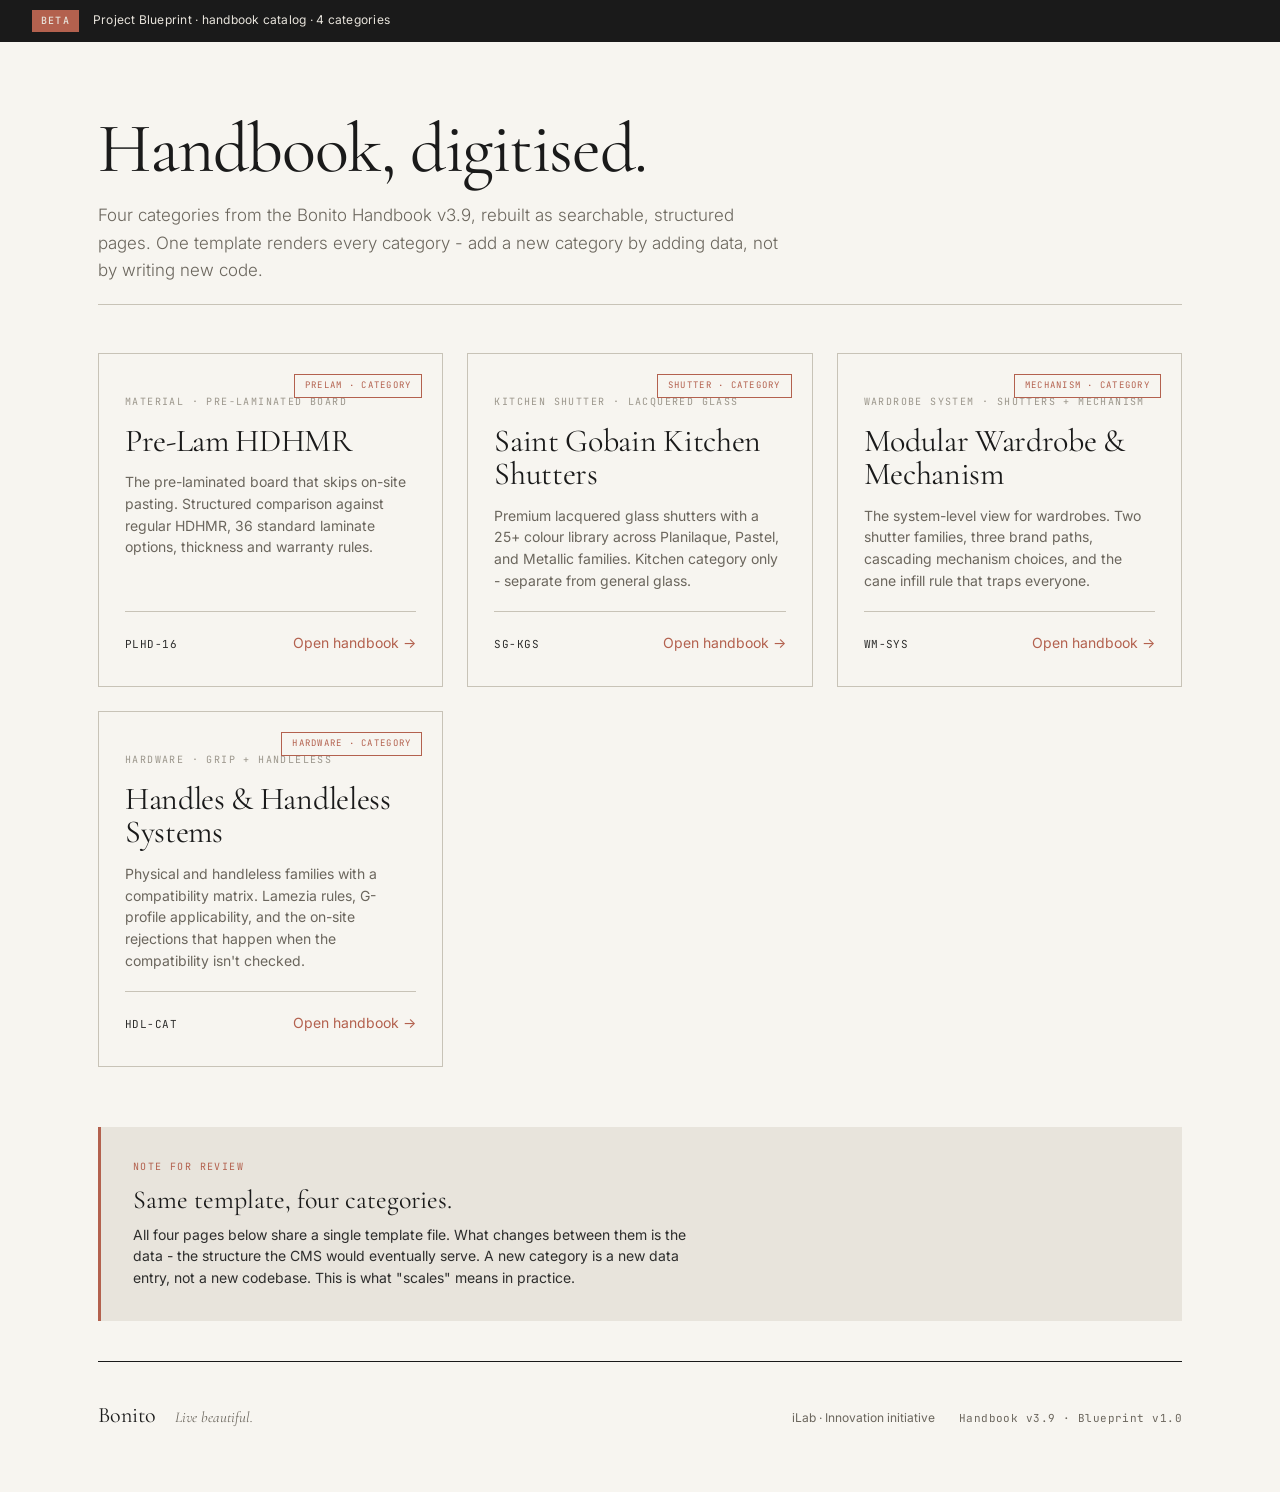
==== commit 62ecc263: "Update index.html" ====
--- a/index.html
+++ b/index.html
@@ -9,7 +9,7 @@
 <link href="https://fonts.googleapis.com/css2?family=Cormorant+Garamond:wght@300;400;500;600&family=Inter:wght@300;400;500;600&family=JetBrains+Mono:wght@400;500&display=swap" rel="stylesheet">
 <link rel="stylesheet" href="category.css">
 <style>
-/* Index-specific styling — catalog grid */
+/* Index-specific styling - catalog grid */
 .catalog-intro {
   padding: 40px 0 20px;
   border-bottom: 1px solid var(--line);
@@ -153,7 +153,7 @@
 <main class="page">
   <section class="catalog-intro">
     <h1 class="catalog-title">Handbook, digitised.</h1>
-    <p class="catalog-lede">Four categories from the Bonito Handbook v3.9, rebuilt as searchable, structured pages. One template renders every category — add a new category by adding data, not by writing new code.</p>
+    <p class="catalog-lede">Four categories from the Bonito Handbook v3.9, rebuilt as searchable, structured pages. One template renders every category - add a new category by adding data, not by writing new code.</p>
   </section>
 
   <div class="catalog-grid" id="catalogGrid">
@@ -163,7 +163,7 @@
   <section class="cta-strip">
     <div class="cta-eyebrow">Note for review</div>
     <div class="cta-title">Same template, four categories.</div>
-    <div class="cta-body">All four pages below share a single template file. What changes between them is the data — the structure the CMS would eventually serve. A new category is a new data entry, not a new codebase. This is what "scales" means in practice.</div>
+    <div class="cta-body">All four pages below share a single template file. What changes between them is the data - the structure the CMS would eventually serve. A new category is a new data entry, not a new codebase. This is what "scales" means in practice.</div>
   </section>
 
   <footer class="page-foot">
@@ -183,7 +183,7 @@
 // Pull card summaries from the shared data
 const cardSummaries = {
   "prelam-hdhmr": "The pre-laminated board that skips on-site pasting. Structured comparison against regular HDHMR, 36 standard laminate options, thickness and warranty rules.",
-  "saint-gobain-shutter": "Premium lacquered glass shutters with a 25+ colour library across Planilaque, Pastel, and Metallic families. Kitchen category only — separate from general glass.",
+  "saint-gobain-shutter": "Premium lacquered glass shutters with a 25+ colour library across Planilaque, Pastel, and Metallic families. Kitchen category only - separate from general glass.",
   "wardrobe-mechanism": "The system-level view for wardrobes. Two shutter families, three brand paths, cascading mechanism choices, and the cane infill rule that traps everyone.",
   "handles": "Physical and handleless families with a compatibility matrix. Lamezia rules, G-profile applicability, and the on-site rejections that happen when the compatibility isn't checked."
 };
